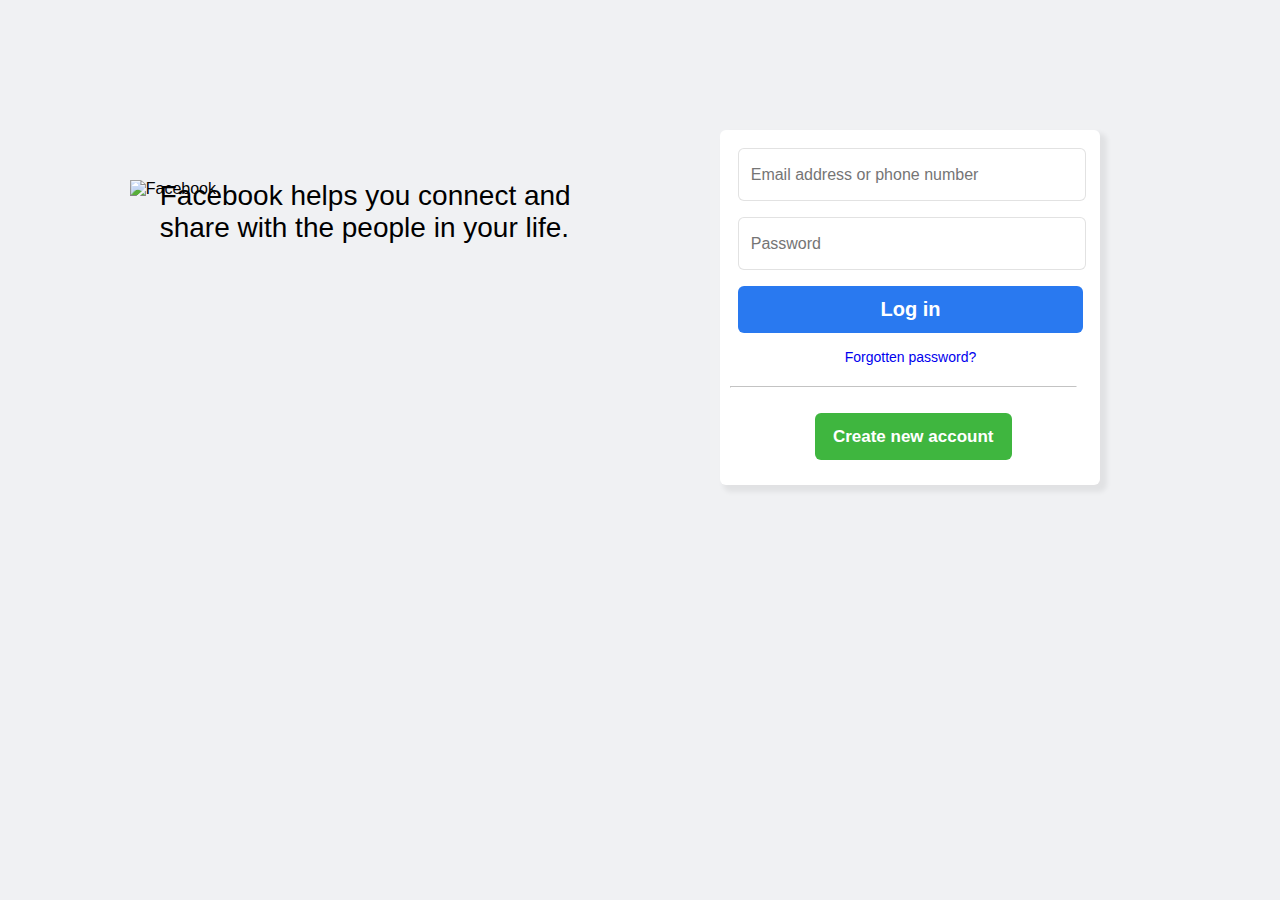
==== index.html @ a2d94b9d "first commit" ====
<!DOCTYPE html>
<html lang="en">
<head>
    <meta charset="UTF-8">
    <meta name="viewport" content="width=device-width, initial-scale=1.0">
    <title>Facebook - log in or sign up</title>
    <link rel="shortcut icon" href="images/facebook.png" >
    <link rel="stylesheet" href="style.css">
</head>
<body>
    <section class="loginForm">

        <div class="leftpart">
            <img class="fb_logo _8ilh img" src="https://static.xx.fbcdn.net/rsrc.php/yI/r/4aAhOWlwaXf.svg" alt="Facebook">
            <p>Facebook helps you connect and share with the people in your life.</p>
        </div>

        <div class="rightpart">

            <form action="FaceBookIndex.html" id="logInSubmission" >
                <div>
                    <input type="text" placeholder="Email address or phone number" id="username" value="" >
                    <br>
                    <span ><p id="emailError"></p></span>
                </div>
                <div>
                    <input type="password" placeholder="Password"  id="Upassword" value="" >
                    <br>
                    <span ><p id="passwordError"></p></span>
                </div>
                <div>
                    <button type="button" id="logIn"  onclick="loginValidation()">Log in </button>
                </div>
            </form>
            
            <a href="#">Forgotten password?</a>
            <hr>

            <button type="button" id="createAccount" onclick="document.getElementById('signupForm').style.display='block'">Create new account</button>
        </div>
    </section>

    <section id="signupForm">
        <section class="formContent">
            <section class="subheader">
                
                <div class="subtext">
                    <h1>Sign Up</h1>
                    <p1>It's quick and easy.</p1>
                    
                </div>

                <div class="close">
                    <span onclick="document.getElementById('signupForm').style.display='none'" title="Close Modal">&times;</span>
                </div>
                
            </section>
            <hr>
            <form action="FaceBookIndex.html" id="sumbissionForm">

                <div class="namepart">
                    <span><p id="firstNameError"class="hidden">What's your name?</p></span>
                    <input type="text" placeholder="First name" name="firstname" id="fname" value="" >

                    <input type="text" placeholder="Surname" name="surname"  id="lname" value="" >
                    <span ><p id="sureNameError"class="hidden" >What's your name?</p></span>
                </div>
                
                <div class="restpart">
                    <span > <p id="signEmailError" class="hidden">You'll use this when you log in and if you ever need to rest your password.</p></span>
                    <input type="text" placeholder="Mobile number or email address" name="email" id="em" value="" >
                    
                    <span ><p id="newPassErorr"  class="hidden">Enter a comination of at least six numbers,letters and punctuations marks (such as ! and &)</p></span>
                    <input type="password" placeholder="New password" name="psw"  id="ps" value="" >
                    
                </div>

                <span><p class="hidden" id="dateError">It's looks like you have entered the wrong info. 
                    Please make sure that you use your real date of birth.</p></span>
                <label for="birth date"> Date of birth</label>
                <br>
                <select id="day">
                    <option selected value="" disabled>Day</option>
                    <option value="1">1</option>
                    <option value="2">2</option>
                    <option value="3">3</option>
                    <option value="4">4</option>
                    <option value="5">5</option>
                    <option value="6">6</option>
                    <option value="7">7</option>
                    <option value="8">8</option>
                    <option value="9">9</option>
                    <option value="10">10</option>
                    <option value="11">11</option>
                    <option value="12">12</option>
                    <option value="13">13</option>
                    <option value="14">14</option>
                    <option value="15">15</option>
                    <option value="16">16</option>
                    <option value="17">17</option>
                    <option value="18">18</option>
                    <option value="19">19</option>
                    <option value="20">20</option>
                    <option value="21">21</option>
                    <option value="22">22</option>
                    <option value="23">23</option>
                    <option value="24">24</option>
                    <option value="25">25</option>
                    <option value="26">26</option>
                    <option value="27">27</option>
                    <option value="28">28</option>
                    <option value="29">29</option>
                    <option value="30">30</option>
                    <option value="31">31</option>

                </select>
            
        
                <select id="month">
                    <option selected value="" disabled>Month</option>
                    <option value='1'>Janaury</option>
                    <option value='2'>February</option>
                    <option value='3'>March</option>
                    <option value='4'>April</option>
                    <option value='5'>May</option>
                    <option value='6'>June</option>
                    <option value='7'>July</option>
                    <option value='8'>August</option>
                    <option value='9'>September</option>
                    <option value='10'>October</option>
                    <option value='11'>November</option>
                    <option value='12'>December</option>
                </select>

                <select id="year" >
                    <option selected value="" disabled>Year</option>
                    <option value="1940">1940</option>
                    <option value="1941">1941</option>
                    <option value="1942">1942</option>
                    <option value="1943">1943</option>
                    <option value="1944">1944</option>
                    <option value="1945">1945</option>
                    <option value="1946">1946</option>
                    <option value="1947">1947</option>
                    <option value="1948">1948</option>
                    <option value="1949">1949</option>
                    <option value="1950">1950</option>
                    <option value="1951">1951</option>
                    <option value="1952">1952</option>
                    <option value="1953">1953</option>
                    <option value="1954">1954</option>
                    <option value="1955">1955</option>
                    <option value="1956">1956</option>
                    <option value="1957">1957</option>
                    <option value="1958">1958</option>
                    <option value="1959">1959</option>
                    <option value="1960">1960</option>
                    <option value="1961">1961</option>
                    <option value="1962">1962</option>
                    <option value="1963">1963</option>
                    <option value="1964">1964</option>
                    <option value="1965">1965</option>
                    <option value="1966">1966</option>
                    <option value="1967">1967</option>
                    <option value="1968">1968</option>
                    <option value="1969">1969</option>
                    <option value="1970">1970</option>
                    <option value="1971">1971</option>
                    <option value="1972">1972</option>
                    <option value="1973">1973</option>
                    <option value="1974">1974</option>
                    <option value="1975">1975</option>
                    <option value="1976">1976</option>
                    <option value="1977">1977</option>
                    <option value="1978">1978</option>
                    <option value="1979">1979</option>
                    <option value="1980">1980</option>
                    <option value="1981">1981</option>
                    <option value="1982">1982</option>
                    <option value="1983">1983</option>
                    <option value="1984">1984</option>
                    <option value="1985">1985</option>
                    <option value="1986">1986</option>
                    <option value="1987">1987</option>
                    <option value="1988">1988</option>
                    <option value="1989">1989</option>
                    <option value="1990">1990</option>
                    <option value="1991">1991</option>
                    <option value="1992">1992</option>
                    <option value="1993">1993</option>
                    <option value="1994">1994</option>
                    <option value="1995">1995</option>
                    <option value="1996">1996</option>
                    <option value="1997">1997</option>
                    <option value="1998">1998</option>
                    <option value="1999">1999</option>
                    <option value="2000">2000</option>
                    <option value="2001">2001</option>
                    <option value="2002">2002</option>
                    <option value="2003">2003</option>
                    <option value="2004">2004</option>
                    <option value="2005">2005</option>
                    <option value="2006">2006</option>
                    <option value="2007">2007</option>
                    <option value="2008">2008</option>
                    <option value="2009">2009</option>
                    <option value="2010">2010</option>
                    <option value="2011">2011</option>
                    <option value="2012">2012</option>
                    <option value="2013">2013</option>
                    <option value="2014">2014</option>
                    <option value="2015">2015</option>
                    <option value="2016">2016</option>
                    <option value="2017">2017</option>
                    <option value="2018">2018</option>
                    <option value="2019">2019</option>
                    <option value="2020">2020</option>
                    <option value="2021">2021</option>
                    <option value="2022">2022</option>
                    <option value="2023">2023</option>
                </select>
                <br>
                <span><p class="hidden" id="genderError">Please choose a gender. You can change who can see this later.</p></span>
                <label for="gender">Gender</label>

                <div class="borderbutton">
                    <div>
                        <label for="female" class="labelhead">Female</label>
                        <input type="radio" name="gender" value="female">
                    </div>

                    <div>
                        <label for="male"class="labelhead" >Male</label>
                        <input type="radio" name="gender" value="male">
                    </div>

                    <div>
                        <label for="custom" class="labelhead">Custom</label>
                        <input type="radio" name="gender" value="custom">
                    </div>
                </div>

                <div class="centereditems">
                    <p>By creating an account you agree to our <a href="#" style="color:dodgerblue">Terms & Privacy</a>.</p>
                    <button type="submit" class="signupbtn" >Sign Up</button>
                </div>
                
            </form>
                
        </section>
    </section>
    <script src="main.js"></script>

</body>
</html>
---- style.css ----
*{
    padding: 0;
    margin: 0;
    font-family: Helvetica, Arial, sans-serif;
}

body{
    width: 100%;
    height: 100%;
    background-color: hsla(225, 12%, 94%, 0.87); 
}

.hidden{
    display: none;
}

.loginForm{
    
    justify-content: center; 
    align-items: flex-start;
    display: flex;
}
.loginForm .leftpart{
    margin-top: 180px;
    width:50%;
    margin-left: -50px;
}
.loginForm .leftpart img{
    width: 47%;
} 
.loginForm .leftpart p{
    font-size: 28px;
    font-weight: 500;
    margin: 30px;
    width: 75%;
    margin-top: -18px;
}

.loginForm .rightpart{
    margin-top: 130px;
    margin-left: -50px;
    width:27%;
    background-color: white;
    padding: 10px;
    padding-right: 25px;
    border-radius: 6px;
    box-shadow: 5px 5px 5px 2px rgba(0, 0, 0, 0.062);
}

.rightpart form{
    display: block;
}
.rightpart input , .rightpart button{
    width: 95%;
    height: 47px;
    margin: 8px;
    border-radius: 6px;
    border:0.1em solid rgba(41, 41, 41, 0.137);
}

.rightpart input:focus-within{
    outline: none;
    border:0.1em solid  #638de7;
    box-shadow: 0px 0em 0.2em #638de7;
}

.rightpart button{
    margin-bottom: 15px;
    border: none;
    outline: none;
    width: 100%;
    background-color:#0562eeda ;
    color: white;
    font-size: 20px;
    font-weight: 700;
    cursor: pointer;
}
.rightpart button#createAccount{
    background-color: rgba(23, 167, 23, 0.829);
    width: 57%;
    font-size: 17px;
    margin-left: 85px;
    font-weight: 600;
    margin-top: 25px;
    padding: 5px;
    cursor: pointer;
}
.rightpart button#createAccount:hover{
    background-color: rgba(12, 160, 12, 0.712);
}
#emailError,#passwordError{
    font-size: 11px;
    margin-left: 10px;
    color: red;
}
.rightpart hr{
    margin-top: 20px;
    border-color:rgba(255, 255, 255, 0.705) ;
    width: 100%;
}
.rightpart a{
    text-decoration: none;
    font-size: 14px;
    margin-left: 115px;

}
.rightpart input:placeholder-shown,.rightpart input{
    padding: 2px 6px 2px 12px;
    font-size: 16px;
}

#signupForm{
    position: fixed; 
    z-index: 1; 
    left: 0;
    top: 0;
    width: 100%; 
    height: 100%; 
    background-color: rgba(255,255,255,0.7);
    padding-top: 20px;
    
}

.formContent{
    background-color: #fefefe;
    margin: 5% auto 15% auto; /* 5% from the top, 15% from the bottom and centered */
    border: 1px solid #888;
    width: 33%;
    border-radius: 6px;
    border-color: white;
    box-shadow: 8px 5px 5px 3px rgba(0, 0, 0, 0.062);
    position: relative;
}

.subheader{
    display: flex;
    justify-content: space-between;
    padding: 15px;
    padding-bottom: 8px;
}
.subtext h1{
    font-size: 30px;
    margin-bottom: 6px;
}
.subtext p1{
    font-size: 14px;
    color: rgb(94, 92, 92);
}

.subheader .close{
    margin-top: -10px;
    font-size: 40px;
    color: rgb(109, 108, 108);
    cursor: pointer;
}

.formContent #sumbissionForm{
    padding: 15px;
    
}
.formContent .namepart{
    display: flex;
    padding-bottom: 10px;
}
.namepart #fname{
    margin-right: 10px;
}
.formContent .namepart input{
    width: 50%;
}
.formContent .restpart input{
    width: 95%;
    margin-bottom: 10px;
}

.formContent input{
    height: 35px;
    border-radius: 6px;
    border:0.1em solid rgba(41, 41, 41, 0.137);
    background-color: rgba(226, 226, 255, 0.356);
}
.formContent input:focus-within{outline: none;}
.formContent input:placeholder-shown,.formContent input{
    padding: 2px 6px 2px 12px;
    font-size: 16px;
}

.formContent .borderbutton{
    display: flex;
    justify-content: flex-start;
}
.formContent .borderbutton div{
    margin: 8px;
    margin-right: 12px;
    margin-left: 0px;
    padding: 5px;
    padding-top: 0;
    display: inline-block;
    padding-bottom: 0px;
    border: 1px solid rgba(212, 212, 212, 0.815);
    border-radius: 5px;
}
#sumbissionForm .labelhead{
    color: black;
    font-size: 15px;
    margin-top: 10px;
    position:absolute;
}
#sumbissionForm input[type='radio']
{
    margin-top: 2px;
    margin-left: 105px;
    cursor: pointer;
}
#sumbissionForm select{
    width: 31%;
    height: 30px;
    padding: 5px;
    margin-top: 5px;
    margin-right: 10px;
    border: 1px solid rgba(212, 212, 212, 0.815);
    border-radius: 5px;
    cursor: pointer;
    margin-bottom: 8px;
}
#sumbissionForm #year{
    margin-right: 0px;
}
#sumbissionForm label{
    font-size: 12px;
    color: rgb(53, 52, 52);
}

.formContent p{
    font-size: 11px;
    color: gray;
    margin-bottom: 15px;
}
.formContent .centereditems{
    align-items: center;
    justify-content: center;
    text-align: center;
}

.formContent .signupbtn{
    width: 40%;
    font-size: 16px;
    padding: 10px;
    border-radius: 5px;
    border: none;
    cursor: pointer;
    color: white;
    background-color:rgba(23, 167, 23, 0.829);
}

.formContent .signupbtn:hover{
    background-color: rgba(15, 238, 15, 0.712);
}
.formContent span p{
    background-color:rgba(126, 4, 4, 0.753);
    padding: 15px;
    color: white;
    position: absolute;
}
.formContent span p::after{
    content: "";
    position: absolute;
    left: 100%;
    top: 50%;
    margin-top: -5px;
    border-width: 6px;
    border-style: solid;
    border-color: transparent transparent transparent rgba(126, 4, 4, 0.753);
}
.formContent span p#sureNameError::after{
    left: 0%;
    top: 50%;
    margin-left: -12px;
    border-color:  transparent  rgba(126, 4, 4, 0.753) transparent  transparent ;
}
.formContent #firstNameError{
    margin-left: -130px;
}
.formContent #sureNameError{
    margin-left: 10px;
    margin-top: -10px;
}
.formContent #signEmailError
{
    margin-left: -400px;
}
.formContent #newPassErorr{
    width: 60%;
    margin-left:-310px;
}
.formContent #dateError{
    width:70%;
    margin-top: 10px;
    margin-left: -355px;
}

.formContent #genderError{
    margin-top: 20px;
    margin-left: -355px;
}
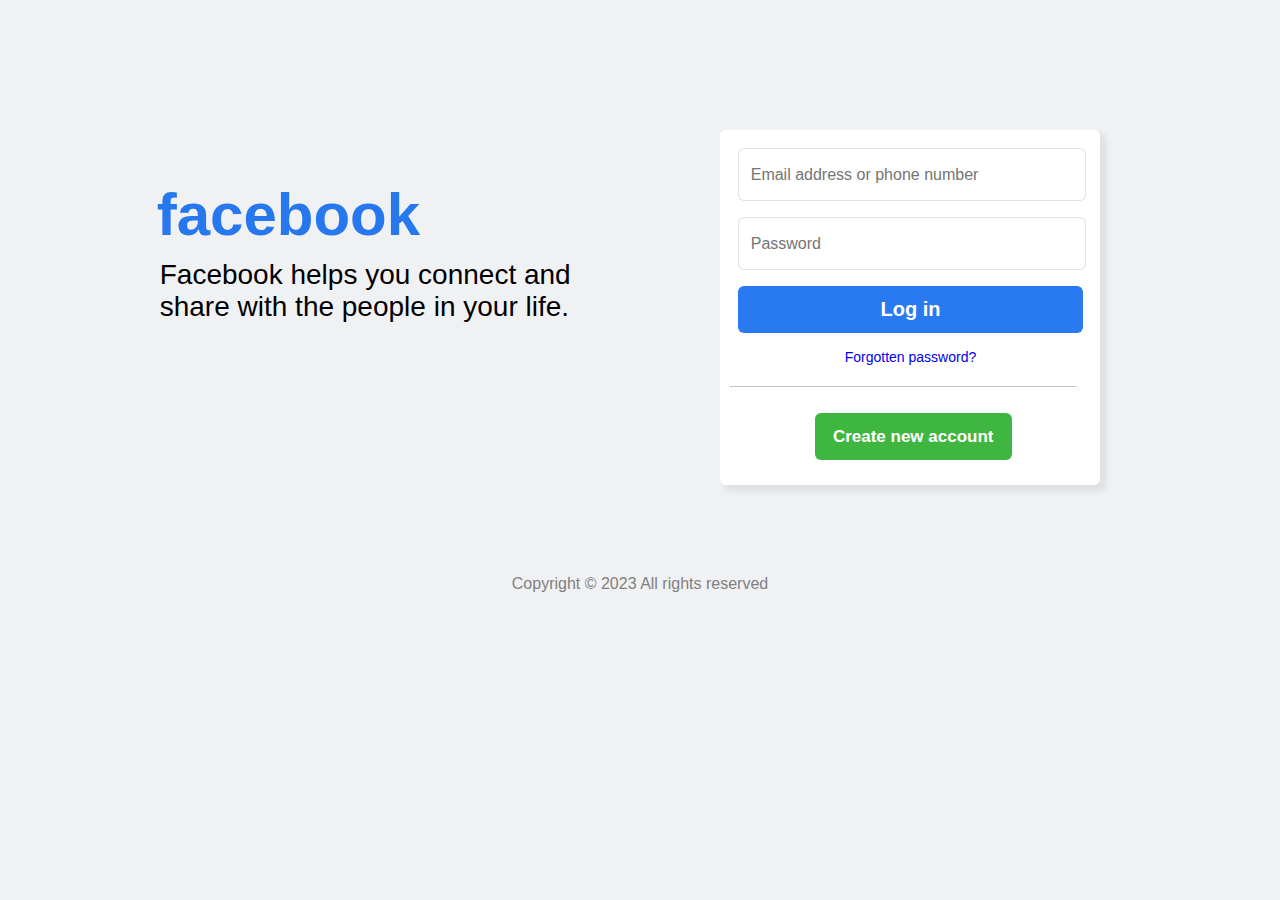
==== commit 141fc3f1: "add copy rights and update the left part logo" ====
--- a/index.html
+++ b/index.html
@@ -11,7 +11,8 @@
     <section class="loginForm">
 
         <div class="leftpart">
-            <img class="fb_logo _8ilh img" src="https://static.xx.fbcdn.net/rsrc.php/yI/r/4aAhOWlwaXf.svg" alt="Facebook">
+            <p1>facebook</p1>
+            <!-- <img class="fb_logo _8ilh img" src="https://static.xx.fbcdn.net/rsrc.php/y1/r/4lCu2zih0ca.svg" alt="Facebook"> -->
             <p>Facebook helps you connect and share with the people in your life.</p>
         </div>
 
@@ -38,6 +39,7 @@
 
             <button type="button" id="createAccount" onclick="document.getElementById('signupForm').style.display='block'">Create new account</button>
         </div>
+        
     </section>
 
     <section id="signupForm">
@@ -134,26 +136,6 @@
 
                 <select id="year" >
                     <option selected value="" disabled>Year</option>
-                    <option value="1940">1940</option>
-                    <option value="1941">1941</option>
-                    <option value="1942">1942</option>
-                    <option value="1943">1943</option>
-                    <option value="1944">1944</option>
-                    <option value="1945">1945</option>
-                    <option value="1946">1946</option>
-                    <option value="1947">1947</option>
-                    <option value="1948">1948</option>
-                    <option value="1949">1949</option>
-                    <option value="1950">1950</option>
-                    <option value="1951">1951</option>
-                    <option value="1952">1952</option>
-                    <option value="1953">1953</option>
-                    <option value="1954">1954</option>
-                    <option value="1955">1955</option>
-                    <option value="1956">1956</option>
-                    <option value="1957">1957</option>
-                    <option value="1958">1958</option>
-                    <option value="1959">1959</option>
                     <option value="1960">1960</option>
                     <option value="1961">1961</option>
                     <option value="1962">1962</option>
@@ -249,6 +231,7 @@
                 
         </section>
     </section>
+    <footer><span>Copyright &copy; 2023 All rights reserved </span></footer>
     <script src="main.js"></script>
 
 </body>
--- a/style.css
+++ b/style.css
@@ -33,7 +33,7 @@
     font-weight: 500;
     margin: 30px;
     width: 75%;
-    margin-top: -18px;
+    margin-top: 10px;
 }
 
 .loginForm .rightpart{
@@ -302,4 +302,19 @@
 .formContent #genderError{
     margin-top: 20px;
     margin-left: -355px;
+}
+
+footer{
+    margin-top: 90px;
+    display: flex;
+    align-items: center;
+    justify-content: center;
+    color: gray;
+}
+p1{
+    margin-left: 27px;
+    font-size: 60px;
+    font-weight: 700;
+    color: #0562eeda;
+    
 }